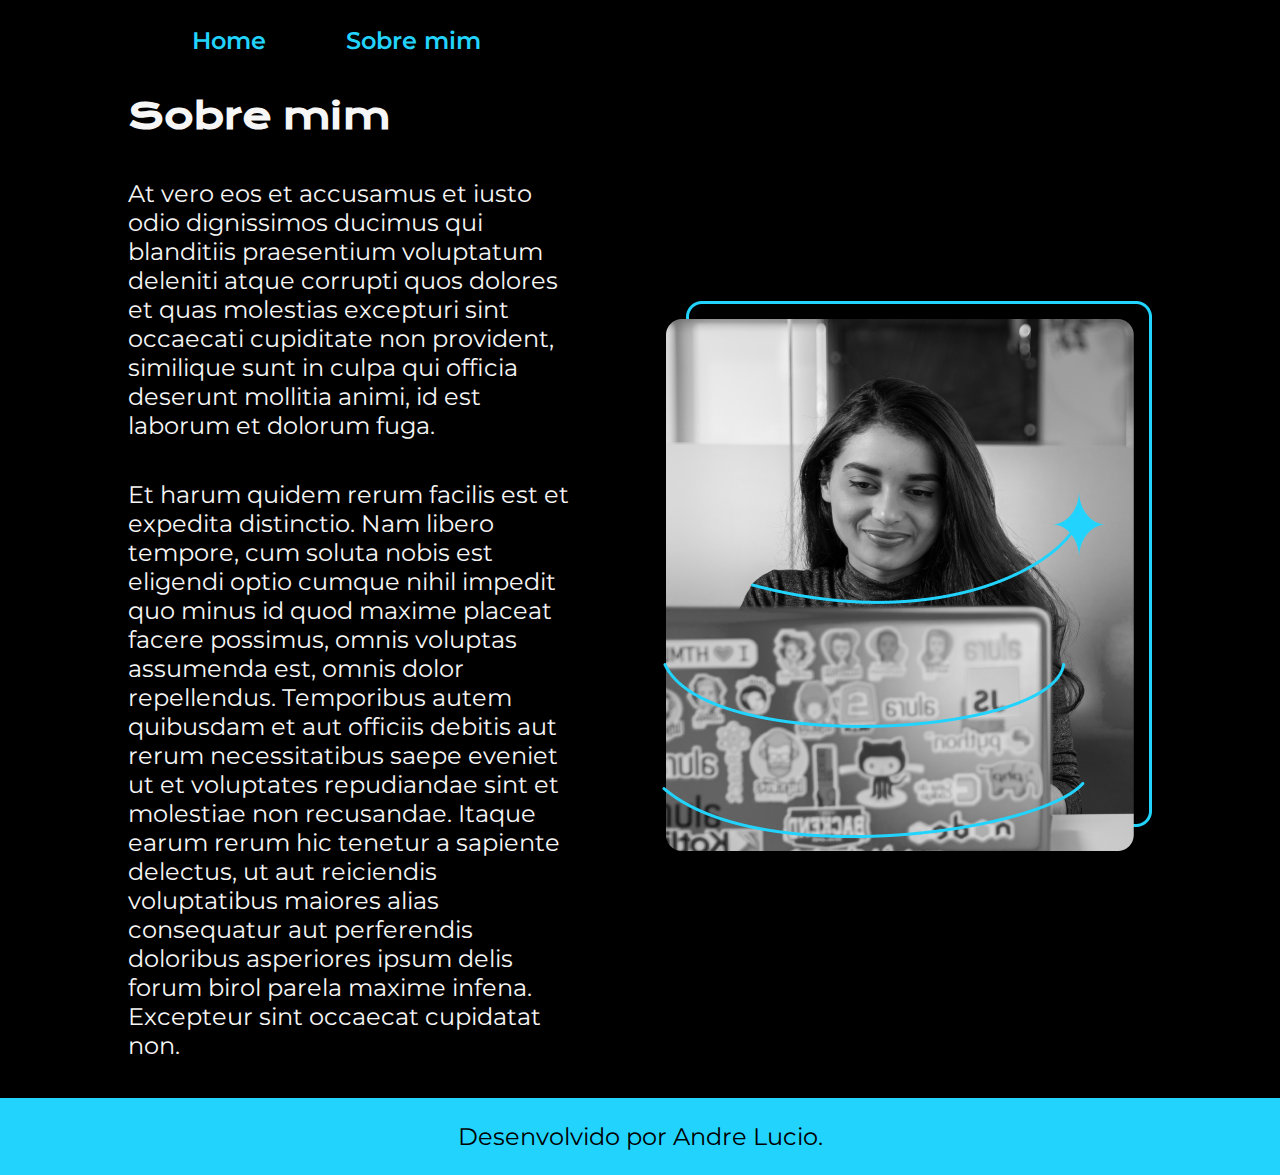
==== about.html @ 3936cbaf "meu primeiro commit" ====
<!DOCTYPE html>
<html lang="pt-br">

<head>
    <meta charset="UTF-8">
    <meta http-equiv="X-UA-Compatible" content="ie=edge">
    <meta name="viewport" content="width=device-width, initial-scale=1.0">
    <title>About</title>
    <!-- <link rel="stylesheet"href="./css/reset.css"> -->
    <link rel="stylesheet" href="./css/style.css">
</head>

<body>
    <header class="cabecalho">
        <nav class="cabecalho__menu">
            <a class="cabecalho__menu__link" href="index.html">Home</a>
            <a class="cabecalho__menu__link" href="about.html">Sobre mim</a>
        </nav>
    </header>
    <main class="container">
        <section class="container__conteudo">
            <h1 class="container__conteudo__titulo">Sobre mim</h1>
            <p class="container__conteudo__texto">At vero eos et accusamus et iusto odio dignissimos ducimus qui blanditiis praesentium voluptatum deleniti
                atque corrupti quos dolores et quas molestias excepturi sint occaecati cupiditate non provident,
                similique sunt in culpa qui officia deserunt mollitia animi, id est laborum et dolorum fuga.
            </p>
            <p class="container__conteudo__texto">
                Et harum quidem rerum facilis est et expedita distinctio. Nam libero tempore, cum soluta nobis est
                eligendi optio cumque nihil impedit quo minus id quod maxime placeat facere possimus, omnis voluptas
                assumenda est, omnis dolor repellendus. Temporibus autem quibusdam et aut officiis debitis aut rerum
                necessitatibus saepe eveniet ut et voluptates repudiandae sint et molestiae non recusandae. Itaque earum
                rerum hic tenetur a sapiente delectus, ut aut reiciendis voluptatibus maiores alias consequatur aut
                perferendis doloribus asperiores ipsum delis forum birol parela maxime infena. Excepteur sint occaecat
                cupidatat non.
            </p>

        </section>
        <img class="container__imagem" src="./assets/imagem01.png" alt="">
    </main>
    <footer class="rodape">
        <p>Desenvolvido por Andre Lucio.</p>
    </footer>
</body>

</html>
---- css/style.css ----
/** iMPORTA FONTS */
@import url('https://fonts.googleapis.com/css2?family=Krona+One&family=Montserrat:wght@400;600&display=swap');

/* Variaveis globais para o CSS */
:root {

    --cor-primaria: #000000;
    --cor-secundaria: #f6f6f6;
    --cor-tercearia: #22d4fd;
    --cor-hover: #272727;


    --font-primaria: 'Krona One', sans-serif;
    --font-secundaria: 'Montserrat', sans-serif;
}

/* ---------------------------------------------------------------------------------------------------- */

/* Reset CSS */
* {
    margin: 0;
    padding: 0;
}

body {
    /* height: 100vh; */
    box-sizing: border-box;
    background-color: var(--cor-primaria);
    color: var(--cor-secundaria);
}

.titulo-destaque {
    color: var(--cor-tercearia);
}

.container {
    /* margin: 10% 15%; */
    padding: 3% 10%;
    display: flex;
    align-items: center;
    justify-content: space-between;
    gap: 82px;
}

.container__conteudo {
    width: 50%;
    display: flex;
    flex-direction: column;
    gap: 40px;
}

.container__conteudo__titulo {
    font-size: 2.25rem;
    font-family: var(--font-primaria);
}

.container__conteudo__texto {
    font-size: 1.5rem;
    font-family: var(--font-secundaria);
}

.container__links {
    display: flex;
    flex-direction: column;
    align-items: center;
    justify-content: space-between;
    gap: 32px;
}

.container__links__subtitulo {
    font-family: var(--font-secundaria);
    font-weight: 400;
    font-size: 1.5rem;
}

.container__imagem {
    width: 50%;
}

.container__links__navegacao {
    /* background-color: var(--cor-tercearia);; */
    display: flex;
    justify-content: center;
    gap: 16px;
    border: 2px solid var(--cor-tercearia);
    width: 378px;
    text-align: center;
    border-radius: 8px;
    font-size: 1.5rem;
    font-weight: 600;
    padding: 21.5px 0;
    text-decoration: none;
    color: var(--cor-secundaria);
    font-family: var(--font-secundaria);
}

.container__links__navegacao:hover {
    background-color: var(--cor-hover);
    width: 400px;
}

.rodape {
    color: var(--cor-primaria);
    background-color: var(--cor-tercearia);
    padding: 24px;
    text-align: center;
    font-family: var(--font-secundaria);
    font-size: 1.5rem;
    font-weight: 400;

}

.cabecalho {
    padding: 2% 0% 0% 15%;
}

.cabecalho__menu {
    display: flex;
    gap: 80px;
}

.cabecalho__menu__link {
    font-family: var(--font-secundaria);
    font-size: 1.5rem;
    font-weight: 600;
    color: var(--cor-tercearia);
    text-decoration: none;
}

/* Vai aplicar a classe com base em uma condição */
@media(max-width:1200px) {
    .cabecalho__menu {
        justify-content: center;
    }

    .cabecalho {
        padding: 10%;
    }

    .container {
        flex-direction: column-reverse;
        padding: 5%;
    }

    .container__conteudo{
        width: auto;
    }

}
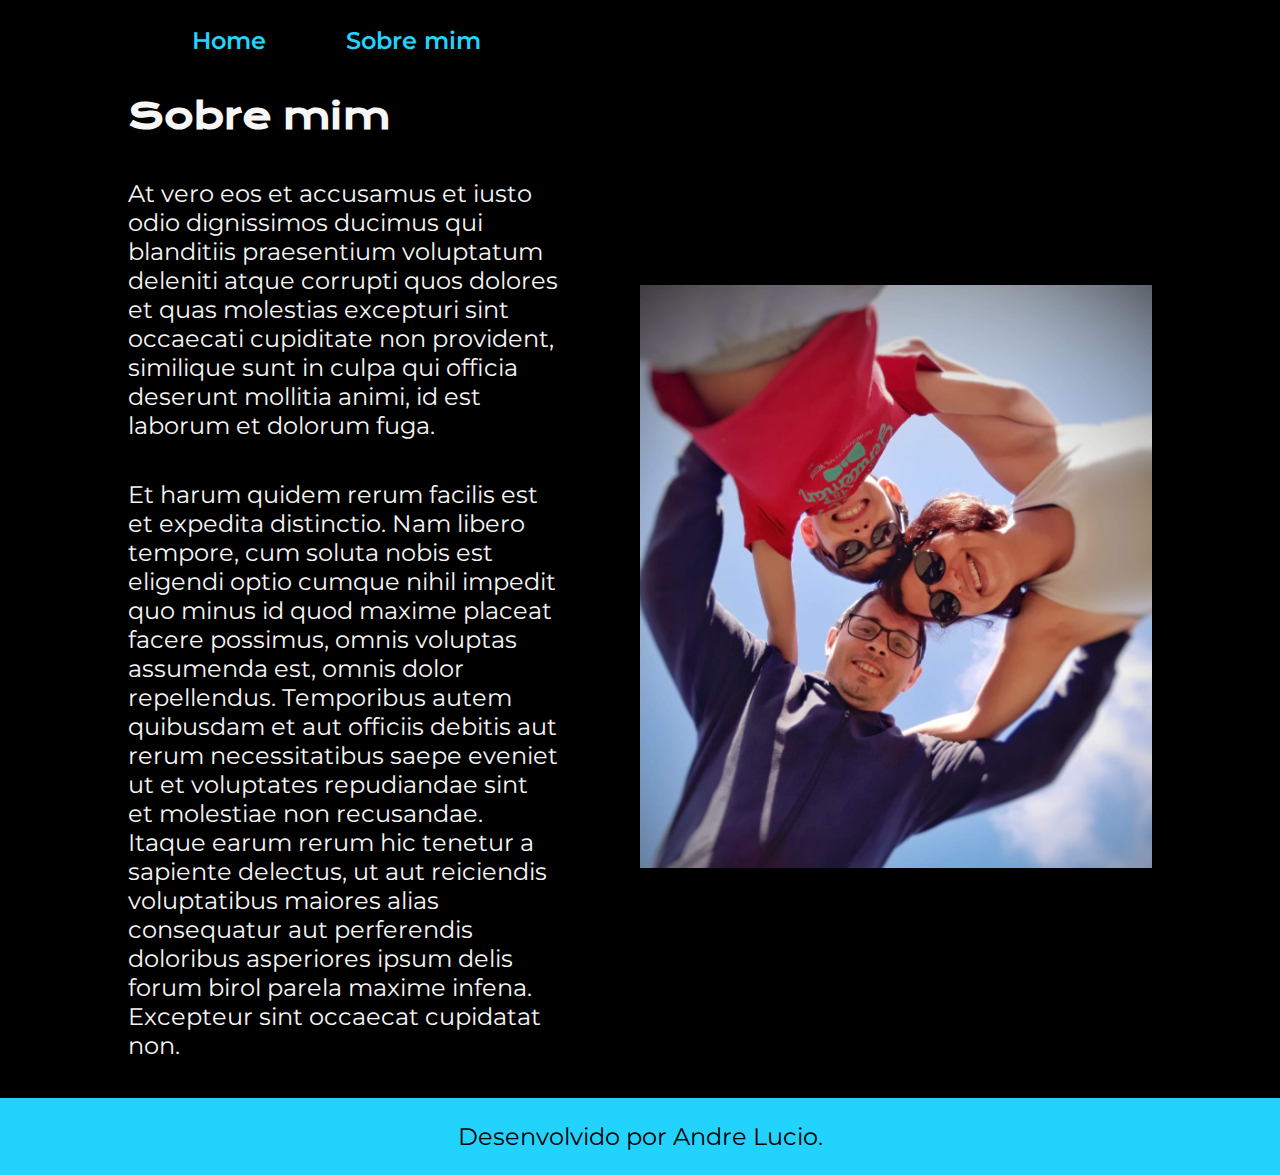
==== commit 8e62b1cc: "alterado imagem sobre mim" ====
--- a/about.html
+++ b/about.html
@@ -35,7 +35,7 @@
             </p>
 
         </section>
-        <img class="container__imagem" src="./assets/imagem01.png" alt="">
+        <img class="container__imagem" src="./assets/imagem03.jpeg" alt="">
     </main>
     <footer class="rodape">
         <p>Desenvolvido por Andre Lucio.</p>
